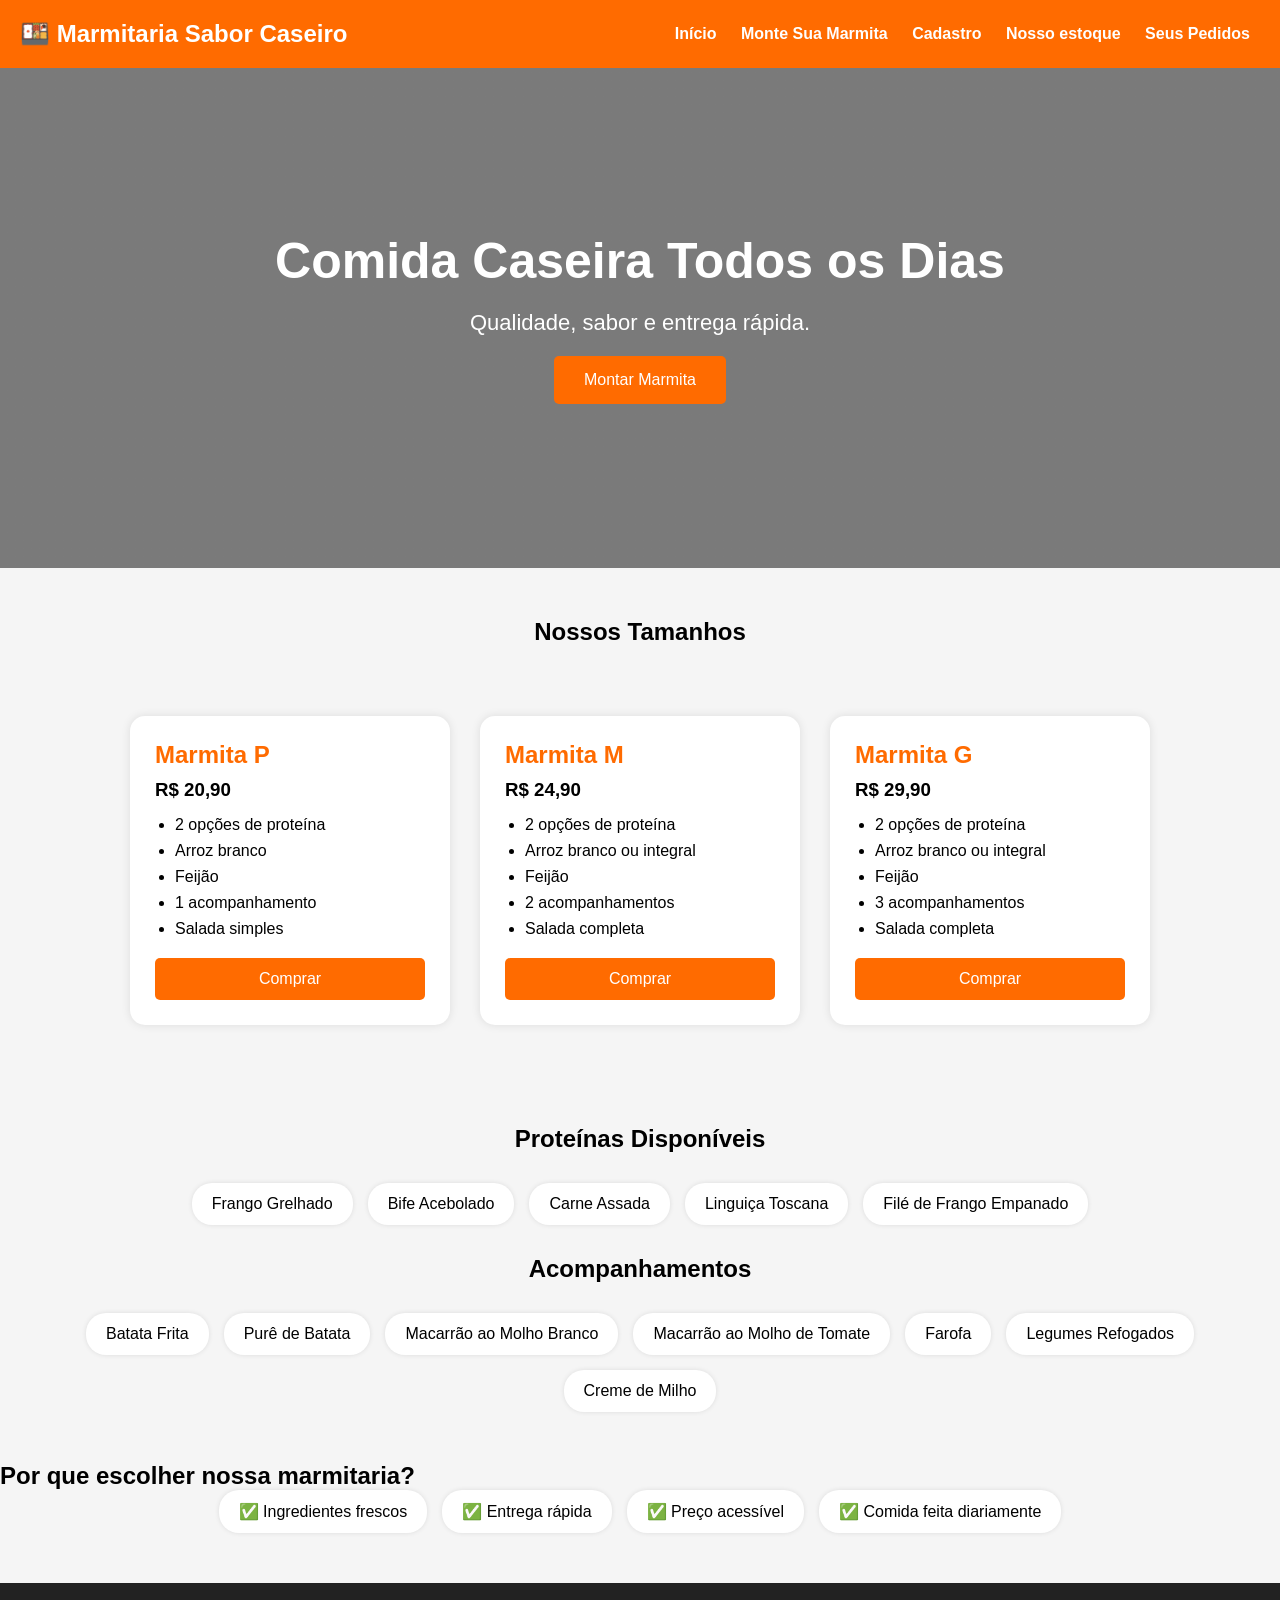
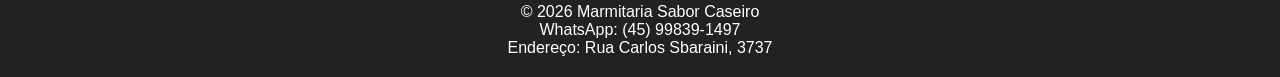
==== site-domicio1-main/site domicio/index.html @ d9930336 "Add files via upload" ====
<!DOCTYPE html>
<html lang="pt-BR">
<head>
<meta charset="UTF-8">
<meta name="viewport" content="width=device-width, initial-scale=1.0">

<title>Marmitaria Sabor Caseiro</title>

<meta name="description" content="Marmitas caseiras com entrega rápida. Monte sua marmita personalizada e receba em casa.">

<link rel="stylesheet" href="style.css">
</head>
<body>

<header>
    <div class="logo">🍱 Marmitaria Sabor Caseiro</div>

    <nav aria-label="Menu principal">
        <a href="index.html">Início</a>
        <a href="montar.html">Monte Sua Marmita</a>
        <a href="cadastro.html">Cadastro</a>
        <a href="estoque.html">Nosso estoque</a>
         <a href="carrinho.html">Seus Pedidos</a>
    </nav>
</header>

<section class="banner">
    <h1>Comida Caseira Todos os Dias</h1>
    <p>Qualidade, sabor e entrega rápida.</p>
    <a href="montar.html" class="btn">Montar Marmita</a>
</section>

<main>

<section class="titulo">
    <h2>Nossos Tamanhos</h2>
</section>

<section class="cards">

    <div class="card">
        <h2>Marmita P</h2>

        <h3>R$ 20,90</h3>

        <ul>
            <li>2 opções de proteína</li>
            <li>Arroz branco</li>
            <li>Feijão</li>
            <li>1 acompanhamento</li>
            <li>Salada simples</li>
        </ul>

        <button onclick="escolherMarmita('Marmita P')">
            Comprar
        </button>
    </div>

    <div class="card">
        <h2>Marmita M</h2>

        <h3>R$ 24,90</h3>

        <ul>
            <li>2 opções de proteína</li>
            <li>Arroz branco ou integral</li>
            <li>Feijão</li>
            <li>2 acompanhamentos</li>
            <li>Salada completa</li>
        </ul>

        <button onclick="escolherMarmita('Marmita M')">
            Comprar
        </button>
    </div>

    <div class="card">
        <h2>Marmita G</h2>

        <h3>R$ 29,90</h3>

        <ul>
            <li>2 opções de proteína</li>
            <li>Arroz branco ou integral</li>
            <li>Feijão</li>
            <li>3 acompanhamentos</li>
            <li>Salada completa</li>
        </ul>

        <button onclick="escolherMarmita('Marmita G')">
            Comprar
        </button>
    </div>

</section>

<section class="info">

    <h2>Proteínas Disponíveis</h2>

    <div class="lista">
        <span>Frango Grelhado</span>
        <span>Bife Acebolado</span>
        <span>Carne Assada</span>
        <span>Linguiça Toscana</span>
        <span>Filé de Frango Empanado</span>
    </div>

    <h2>Acompanhamentos</h2>

    <div class="lista">
        <span>Batata Frita</span>
        <span>Purê de Batata</span>
        <span>Macarrão ao Molho Branco</span>
        <span>Macarrão ao Molho de Tomate</span>
        <span>Farofa</span>
        <span>Legumes Refogados</span>
        <span>Creme de Milho</span>
    </div>

</section>

<section class="beneficios">

    <h2>Por que escolher nossa marmitaria?</h2>

    <div class="lista">
        <span>✅ Ingredientes frescos</span>
        <span>✅ Entrega rápida</span>
        <span>✅ Preço acessível</span>
        <span>✅ Comida feita diariamente</span>
    </div>

</section>

</main>

<footer>
    <p>© 2026 Marmitaria Sabor Caseiro</p>
    <p>WhatsApp: (45) 99839-1497</p>
    <p>Endereço: Rua Carlos Sbaraini, 3737
    </p>
</footer>


<script src="script.js"></script>

</body>
</html>
---- site-domicio1-main/site domicio/style.css ----
*{
margin:0;
padding:0;
box-sizing:border-box;
font-family:Arial, sans-serif;
}

body{
background:#f5f5f5;
}

header{
background:#ff6b00;
padding:20px;
display:flex;
justify-content:space-between;
align-items:center;
flex-wrap:wrap;
}

.logo{
color:white;
font-size:24px;
font-weight:bold;
}

nav a{
color:white;
text-decoration:none;
margin:10px;
font-weight:bold;
}

.banner{
height:500px;
background:linear-gradient(rgba(0,0,0,.5),rgba(0,0,0,.5)),
url('https://images.unsplash.com/photo-1504674900247-0877df9cc836');
background-size:cover;
background-position:center;
display:flex;
flex-direction:column;
justify-content:center;
align-items:center;
color:white;
text-align:center;
}

.banner h1{
font-size:50px;
margin-bottom:20px;
}

.banner p{
font-size:22px;
margin-bottom:20px;
}

.btn{
background:#ff6b00;
padding:15px 30px;
color:white;
text-decoration:none;
border-radius:5px;
}

.titulo{
text-align:center;
padding:50px 20px;
}

.cards{
display:flex;
justify-content:center;
gap:30px;
flex-wrap:wrap;
padding:20px;
}

.card{
background:white;
width:320px;
padding:25px;
border-radius:15px;
box-shadow:0 0 10px rgba(0,0,0,.1);
}

.card h2{
color:#ff6b00;
margin-bottom:10px;
}

.card h3{
margin-bottom:15px;
}

.card ul{
margin-left:20px;
margin-bottom:20px;
}

.card li{
margin-bottom:8px;
}

.card button{
width:100%;
padding:12px;
border:none;
background:#ff6b00;
color:white;
cursor:pointer;
border-radius:5px;
}

.info{
padding:50px;
text-align:center;
}

.info h2{
margin:30px 0;
}

.lista{
display:flex;
justify-content:center;
gap:15px;
flex-wrap:wrap;
}

.lista span{
background:white;
padding:12px 20px;
border-radius:20px;
box-shadow:0 0 5px rgba(0,0,0,.1);
}

.formulario{
padding:50px 20px;
display:flex;
flex-direction:column;
align-items:center;
}

.formulario h1{
margin-bottom:30px;
}

form{
background:white;
padding:30px;
width:100%;
max-width:600px;
border-radius:10px;
box-shadow:0 0 10px rgba(0,0,0,.1);
}

input,
select,
textarea{
width:100%;
padding:12px;
margin-top:5px;
margin-bottom:15px;
border:1px solid #ccc;
border-radius:5px;
}

button{
width:100%;
padding:15px;
background:#ff6b00;
color:white;
border:none;
border-radius:5px;
cursor:pointer;
font-size:16px;
}

footer{
background:#222;
color:white;
text-align:center;
padding:20px;
margin-top:50px;
}

@media(max-width:1080px){

header{
flex-direction:column;
}

.banner h1{
font-size:35px;
}

.cards{
flex-direction:column;
align-items:center;
}

.card{
width:90%;
}


/* Botão finalizar pedido */
.btn-finalizar{
    background:#28a745;
    color:white;
    border:none;
    padding:15px;
    border-radius:5px;
    cursor:pointer;
    font-size:16px;
    width:100%;
    margin-top:15px;
}

.btn-finalizar:hover{
    background:#218838;
}


/* Botão esvaziar carrinho */
.btn-limpar{
    background:#dc3545;
    color:white;
    border:none;
    padding:15px;
    border-radius:5px;
    cursor:pointer;
    font-size:16px;
    width:100%;
    margin-top:10px;
}



}
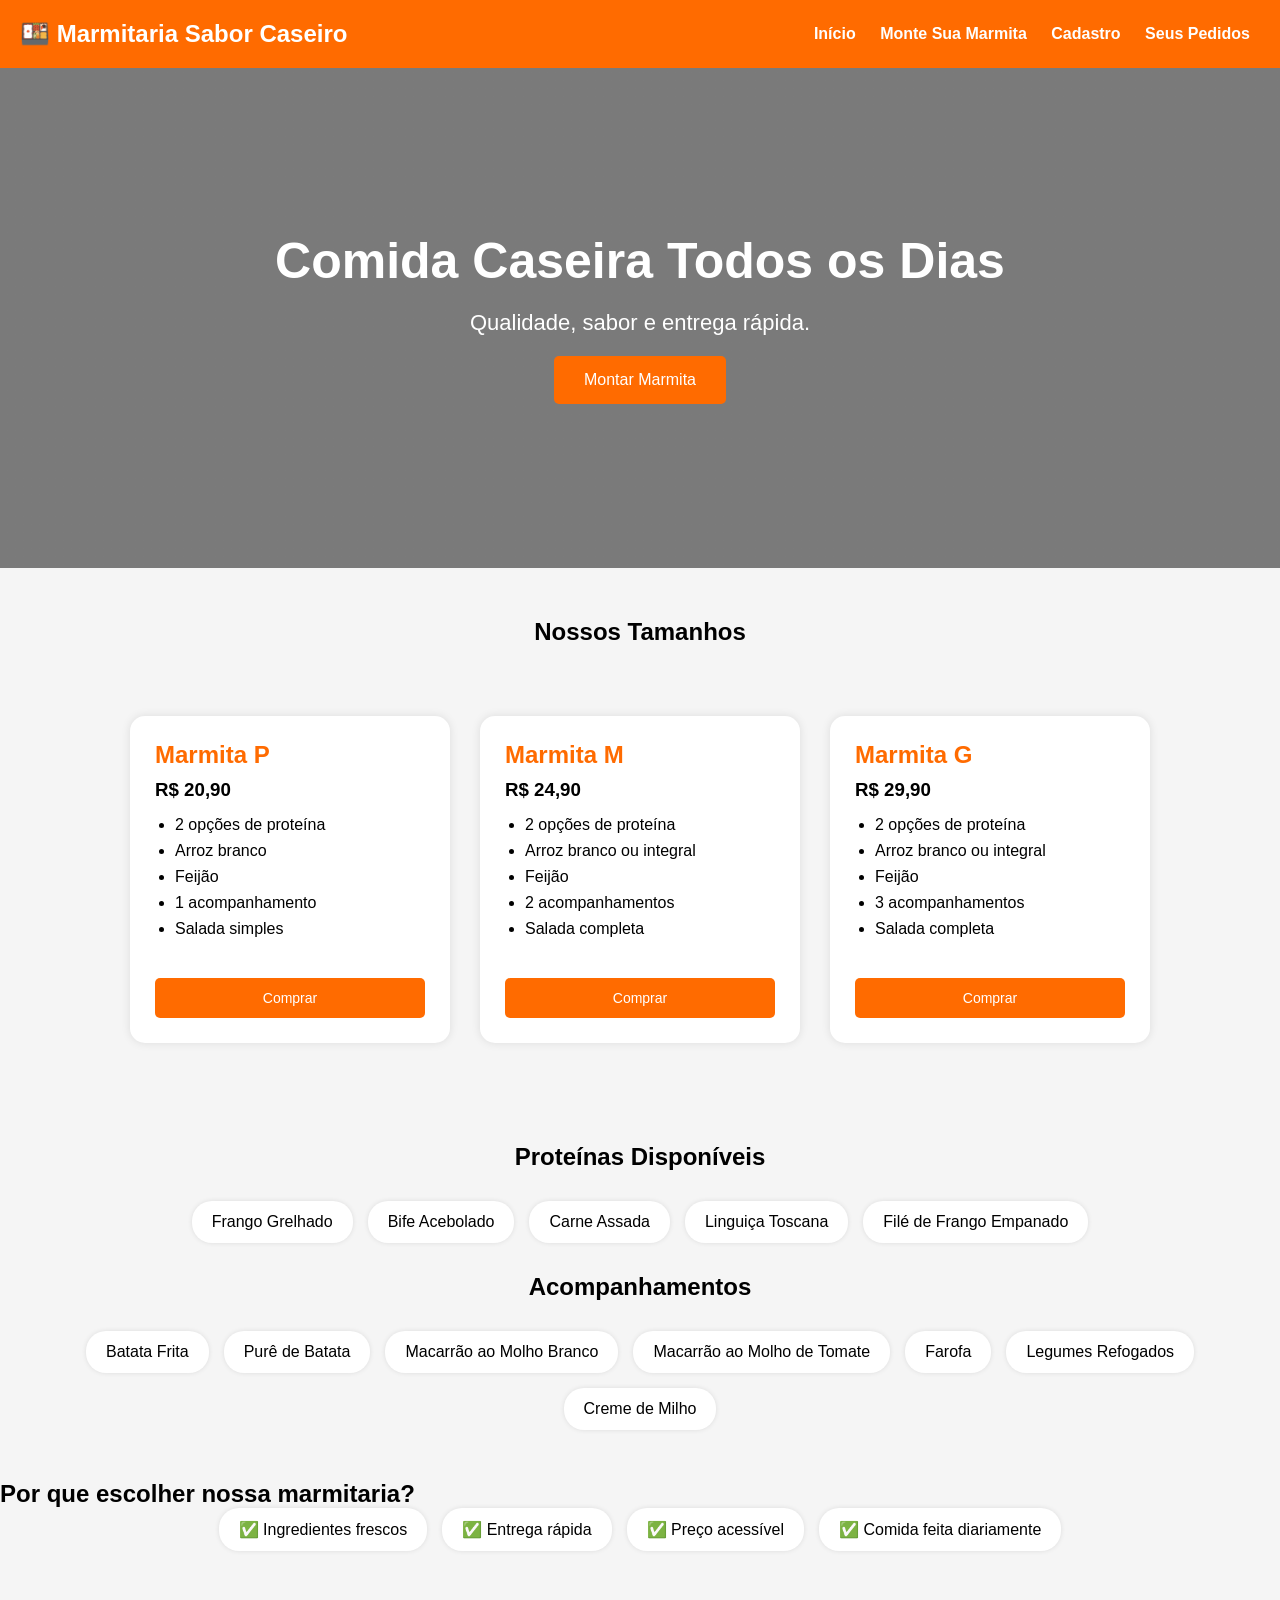
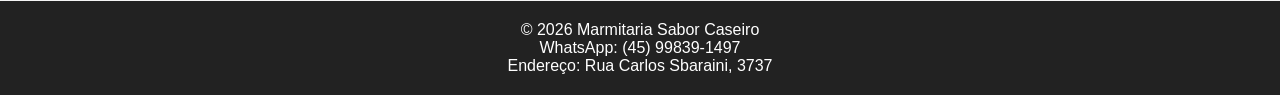
==== commit 1f883c07: "Add files via upload" ====
--- a/site-domicio1-main/site domicio/index.html
+++ b/site-domicio1-main/site domicio/index.html
@@ -20,7 +20,6 @@
         <a href="index.html">Início</a>
         <a href="montar.html">Monte Sua Marmita</a>
         <a href="cadastro.html">Cadastro</a>
-        <a href="estoque.html">Nosso estoque</a>
          <a href="carrinho.html">Seus Pedidos</a>
     </nav>
 </header>
--- a/site-domicio1-main/site domicio/style.css
+++ b/site-domicio1-main/site domicio/style.css
@@ -167,14 +167,14 @@
 }
 
 button{
-width:100%;
-padding:15px;
-background:#ff6b00;
-color:white;
-border:none;
-border-radius:5px;
-cursor:pointer;
-font-size:16px;
+    background:#ff6b35;
+    color:white;
+    border:none;
+    padding:10px 18px;
+    border-radius:8px;
+    cursor:pointer;
+    margin-top:20px;
+    font-size:14px;
 }
 
 footer{
@@ -204,6 +204,7 @@
 width:90%;
 }
 
+}
 
 /* Botão finalizar pedido */
 .btn-finalizar{
@@ -236,6 +237,71 @@
     margin-top:10px;
 }
 
-
-
+.btn-quantidade{
+    background:#ff6b00;
+    color:white;
+    border:none;
+    width:22px;
+    height:22px;
+    padding:0;
+    border-radius:50%;
+    font-size:14px;
+    font-weight:bold;
+    cursor:pointer;
+    margin:0 4px;
+    display:inline-flex;
+    align-items:center;
+    justify-content:center;
+    transition:0.2s;
+}
+
+.btn-quantidade:hover{
+    background:#e65a28;
+    transform:scale(1.1);
+}
+
+.btn-quantidade{
+    background:white;
+    color:#ff6b00;
+    border:1px solid #ff6b00;
+    width:24px;
+    height:24px;
+    border-radius:50%;
+    font-size:15px;
+    font-weight:bold;
+    cursor:pointer;
+}
+
+/* Botões pequenos do carrinho */
+.carrinho button{
+    width:auto;
+    padding:5px 10px;
+    font-size:14px;
+    border-radius:8px;
+}
+
+/* Botões + e - */
+.carrinho .btn-quantidade{
+    width:24px;
+    height:24px;
+    padding:0;
+    font-size:14px;
+    border-radius:50%;
+    display:inline-flex;
+    align-items:center;
+    justify-content:center;
+}
+
+/* Botão finalizar */
+.carrinho .btn-finalizar{
+    width:100%;
+    padding:10px;
+    font-size:14px;
+}
+
+/* Botão limpar */
+.carrinho .btn-limpar{
+    width:100%;
+    padding:10px;
+    font-size:14px;
 }
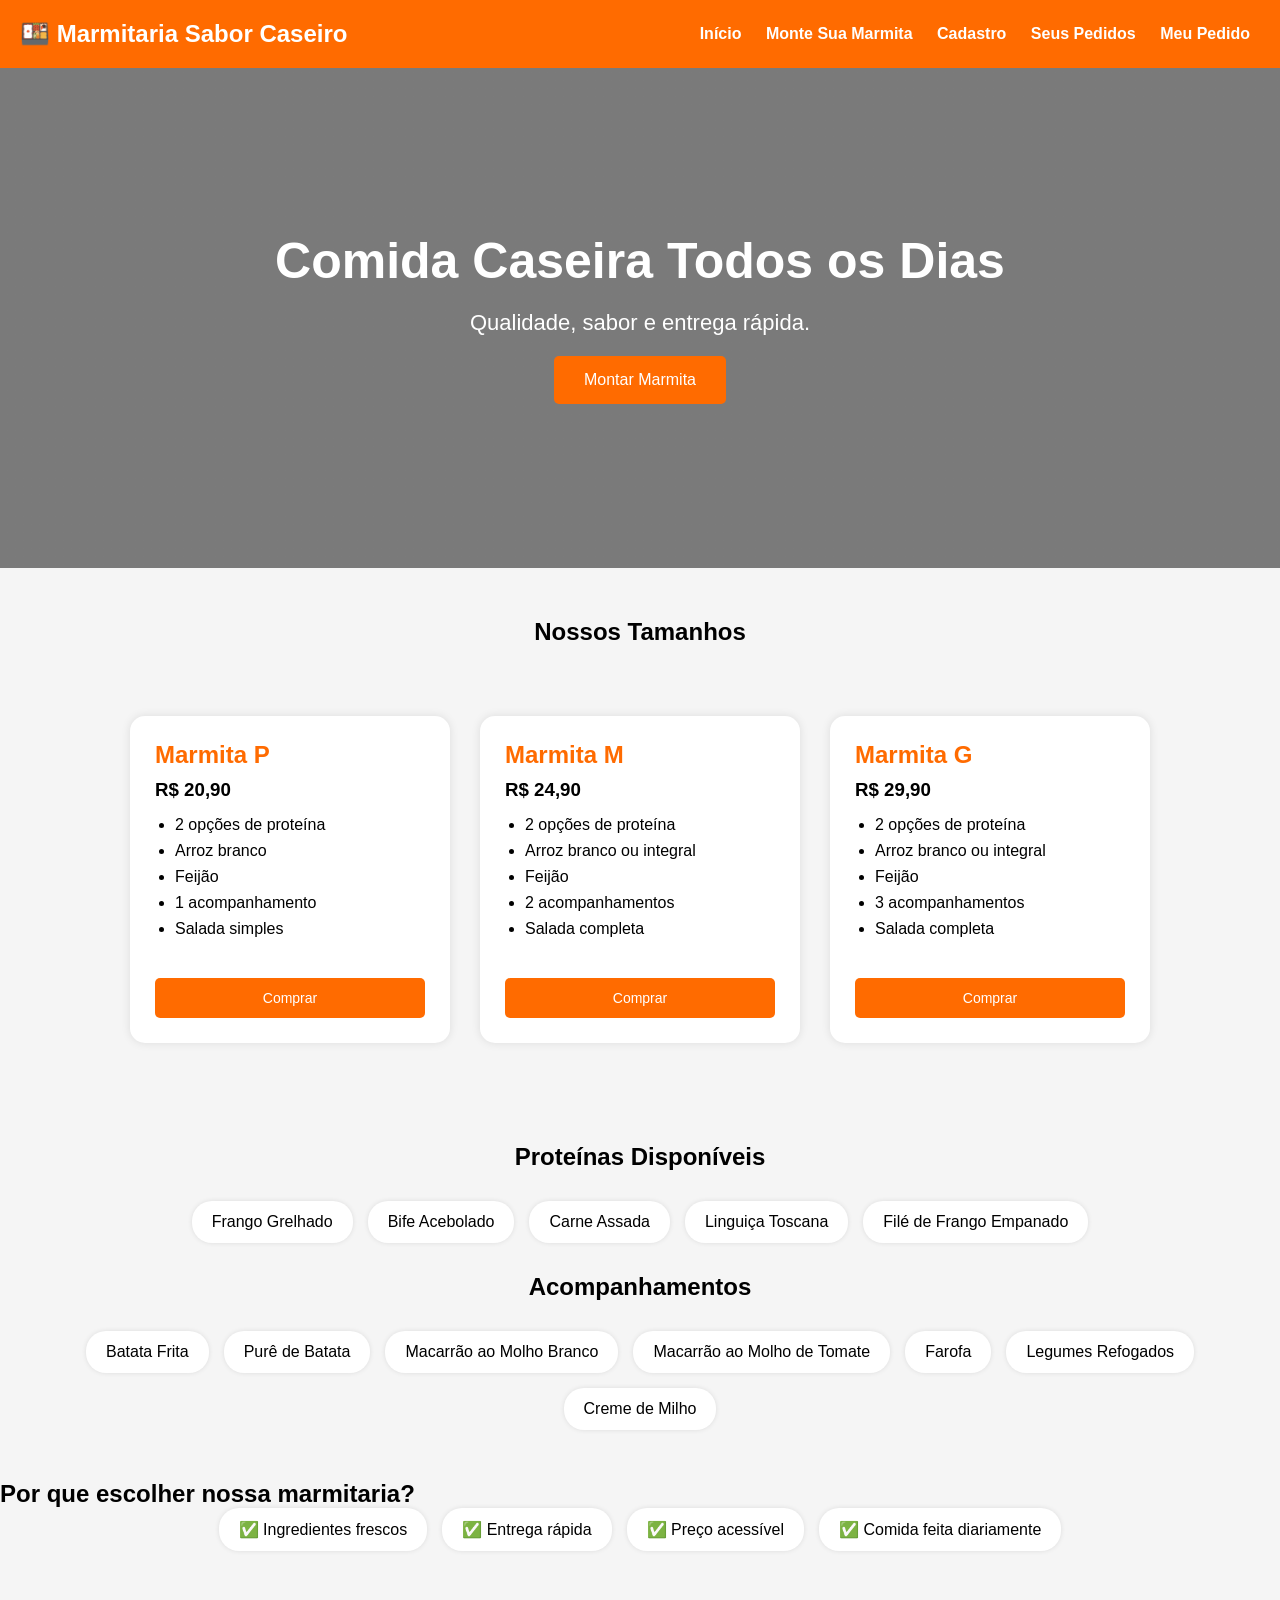
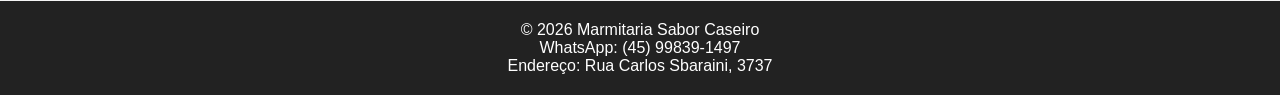
==== commit c20c2d01: "Add files via upload" ====
--- a/site-domicio1-main/site domicio/index.html
+++ b/site-domicio1-main/site domicio/index.html
@@ -21,6 +21,7 @@
         <a href="montar.html">Monte Sua Marmita</a>
         <a href="cadastro.html">Cadastro</a>
          <a href="carrinho.html">Seus Pedidos</a>
+         <a href="pedido.html">Meu Pedido</a>
     </nav>
 </header>
 
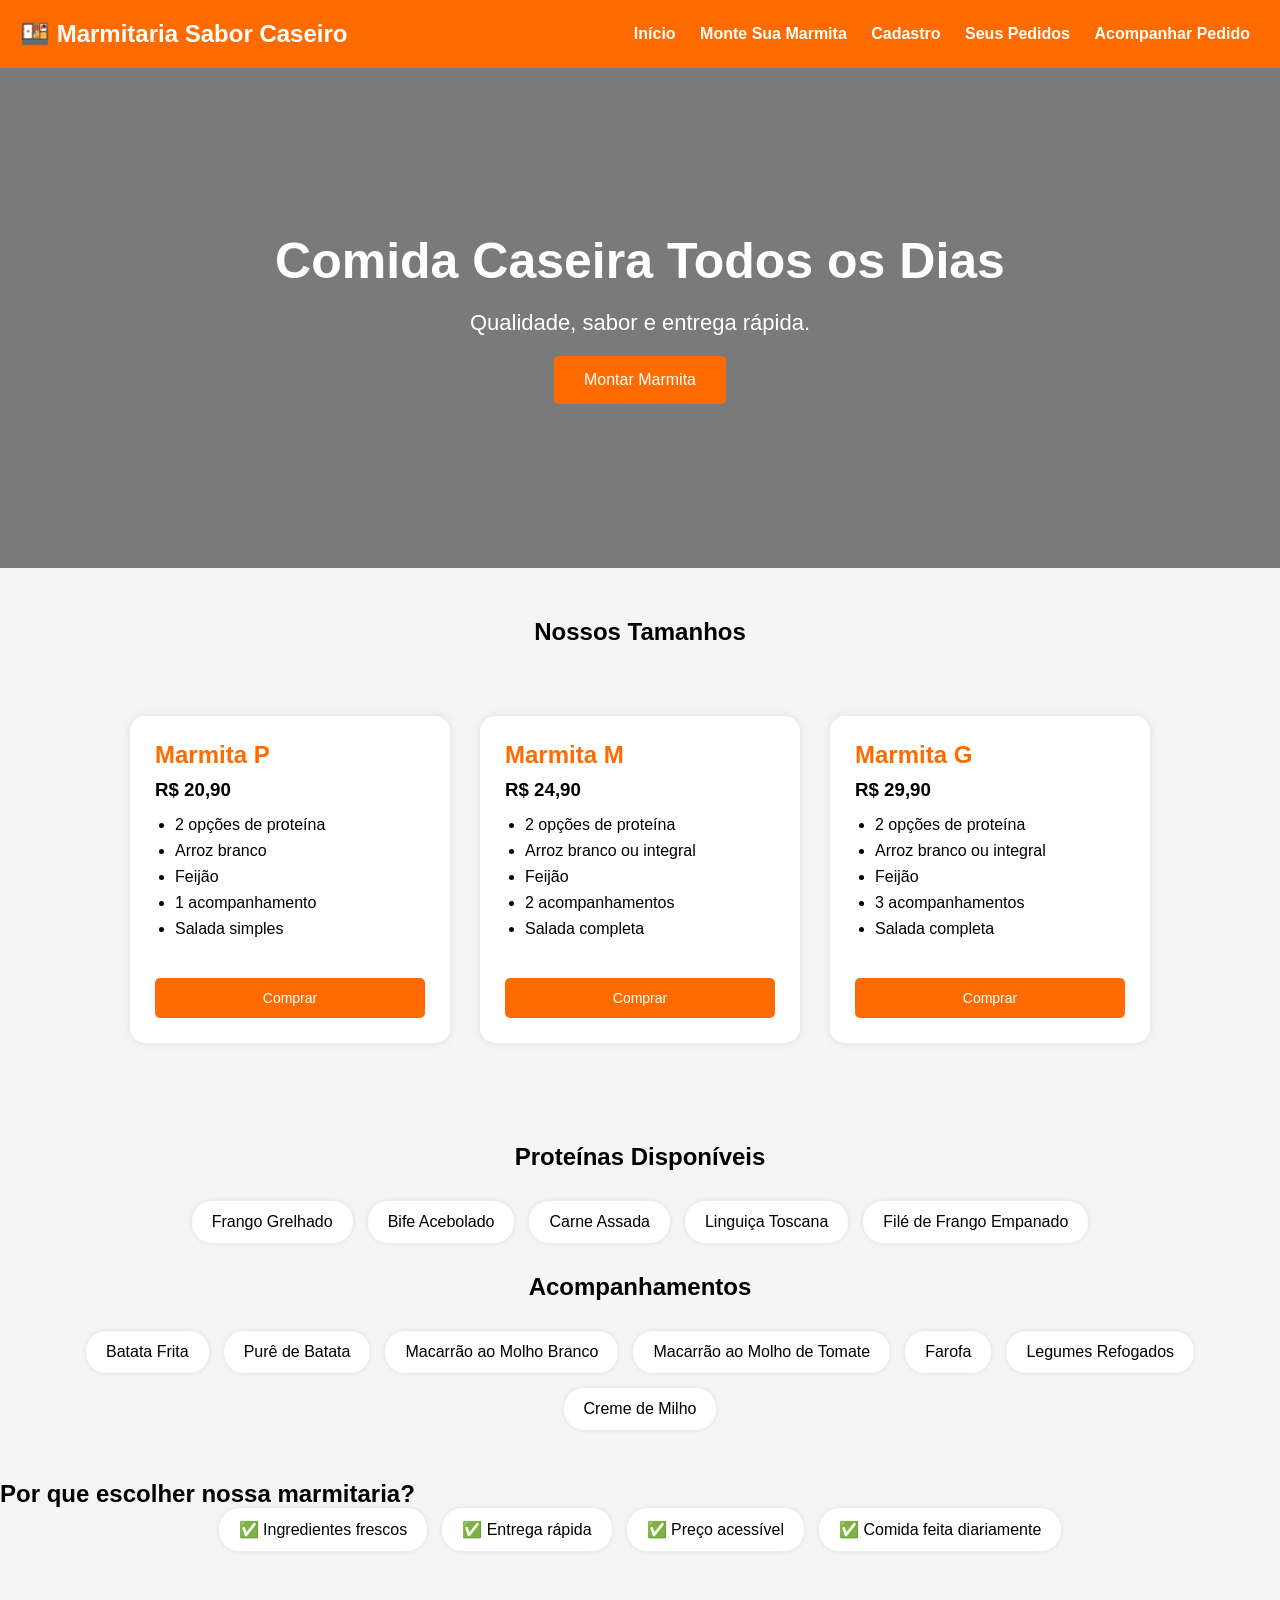
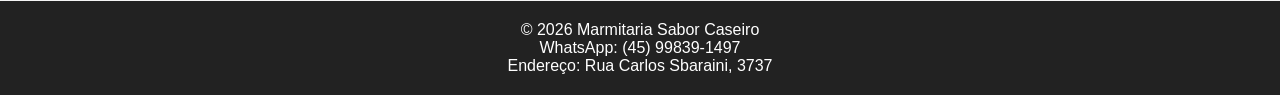
==== commit 9ea21fca: "Add files via upload" ====
--- a/site-domicio1-main/site domicio/index.html
+++ b/site-domicio1-main/site domicio/index.html
@@ -21,7 +21,7 @@
         <a href="montar.html">Monte Sua Marmita</a>
         <a href="cadastro.html">Cadastro</a>
          <a href="carrinho.html">Seus Pedidos</a>
-         <a href="pedido.html">Meu Pedido</a>
+         <a href="acompanhar.html">Acompanhar Pedido</a>
     </nav>
 </header>
 
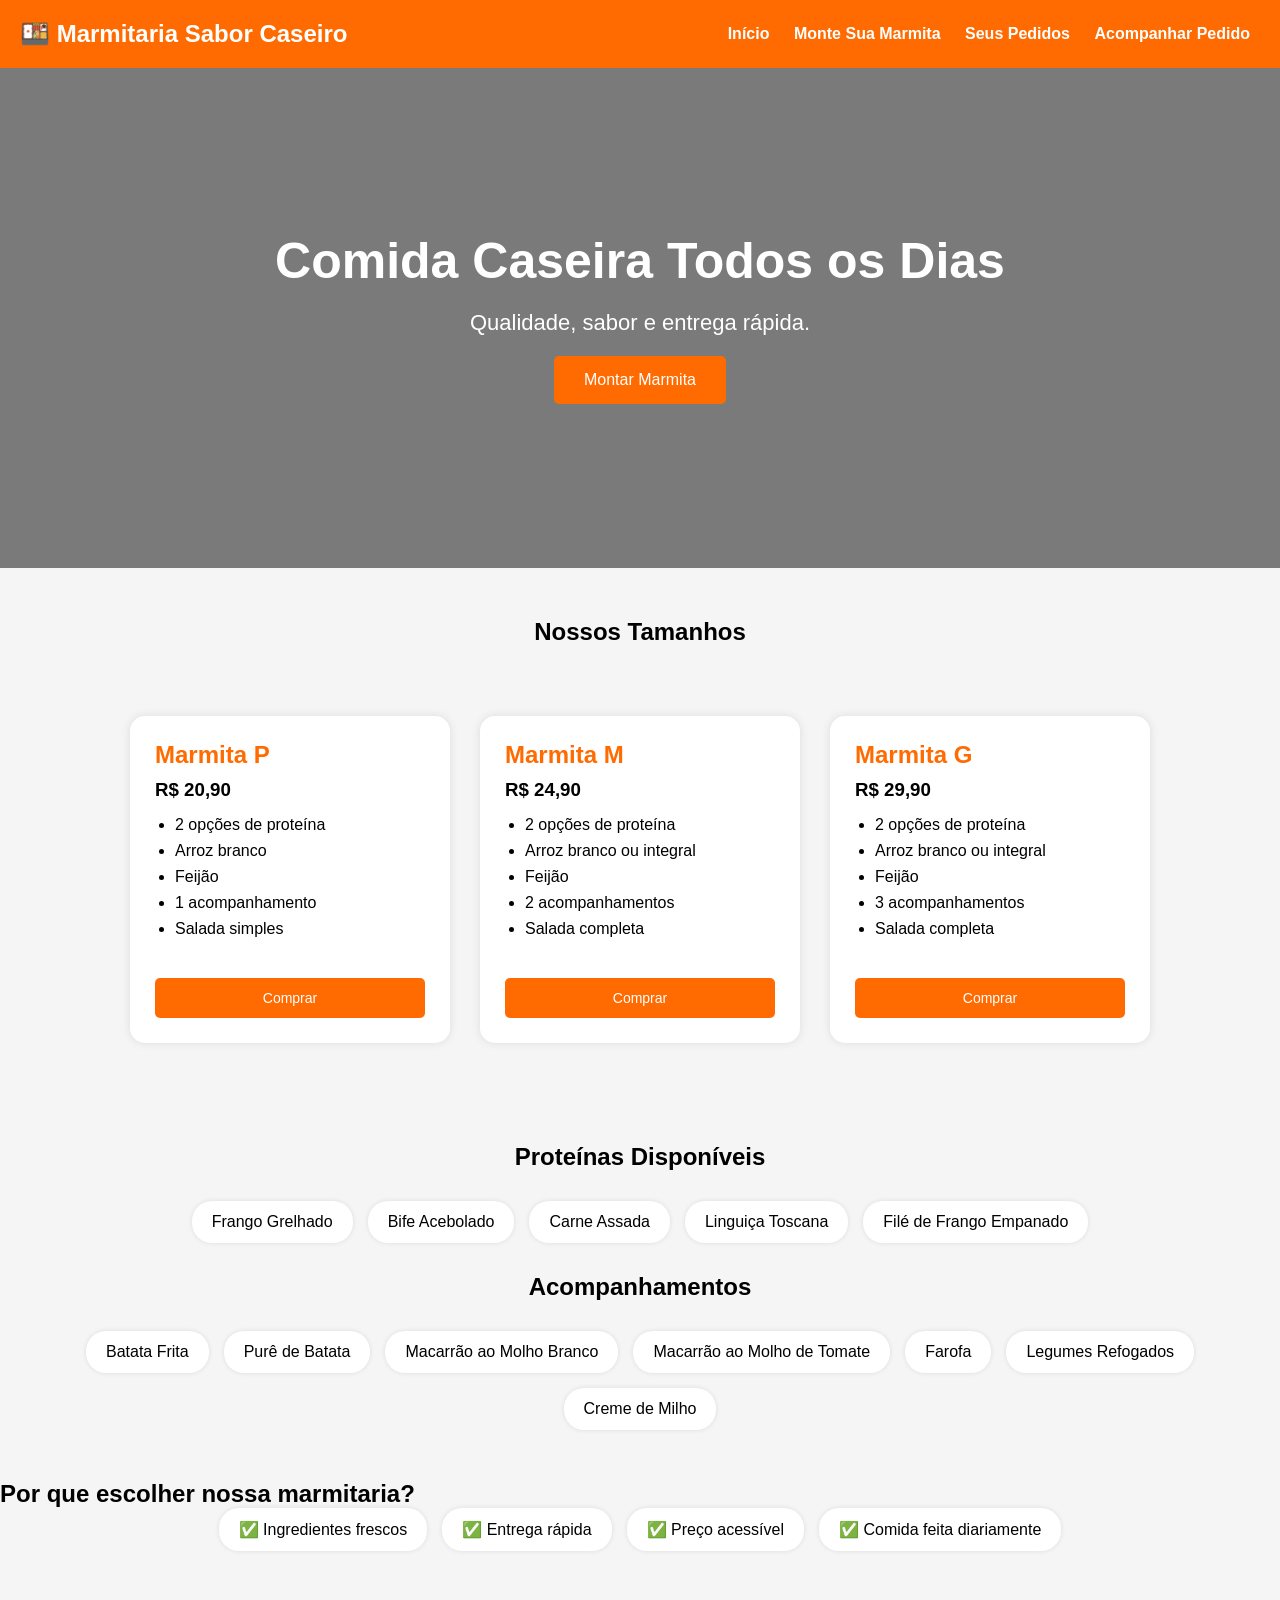
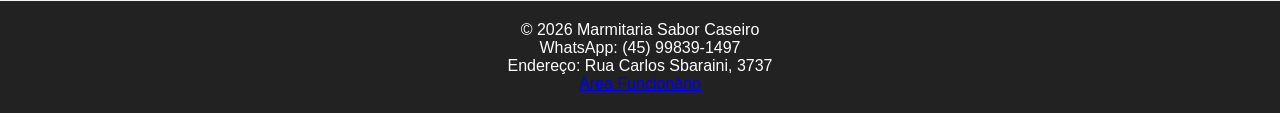
==== commit d6ff4bd3: "Add files via upload" ====
--- a/site-domicio1-main/site domicio/index.html
+++ b/site-domicio1-main/site domicio/index.html
@@ -19,7 +19,7 @@
     <nav aria-label="Menu principal">
         <a href="index.html">Início</a>
         <a href="montar.html">Monte Sua Marmita</a>
-        <a href="cadastro.html">Cadastro</a>
+      
          <a href="carrinho.html">Seus Pedidos</a>
          <a href="acompanhar.html">Acompanhar Pedido</a>
     </nav>
@@ -141,6 +141,7 @@
     <p>WhatsApp: (45) 99839-1497</p>
     <p>Endereço: Rua Carlos Sbaraini, 3737
     </p>
+    <a href="funcionario.html">Área Funcionário</a>
 </footer>
 
 
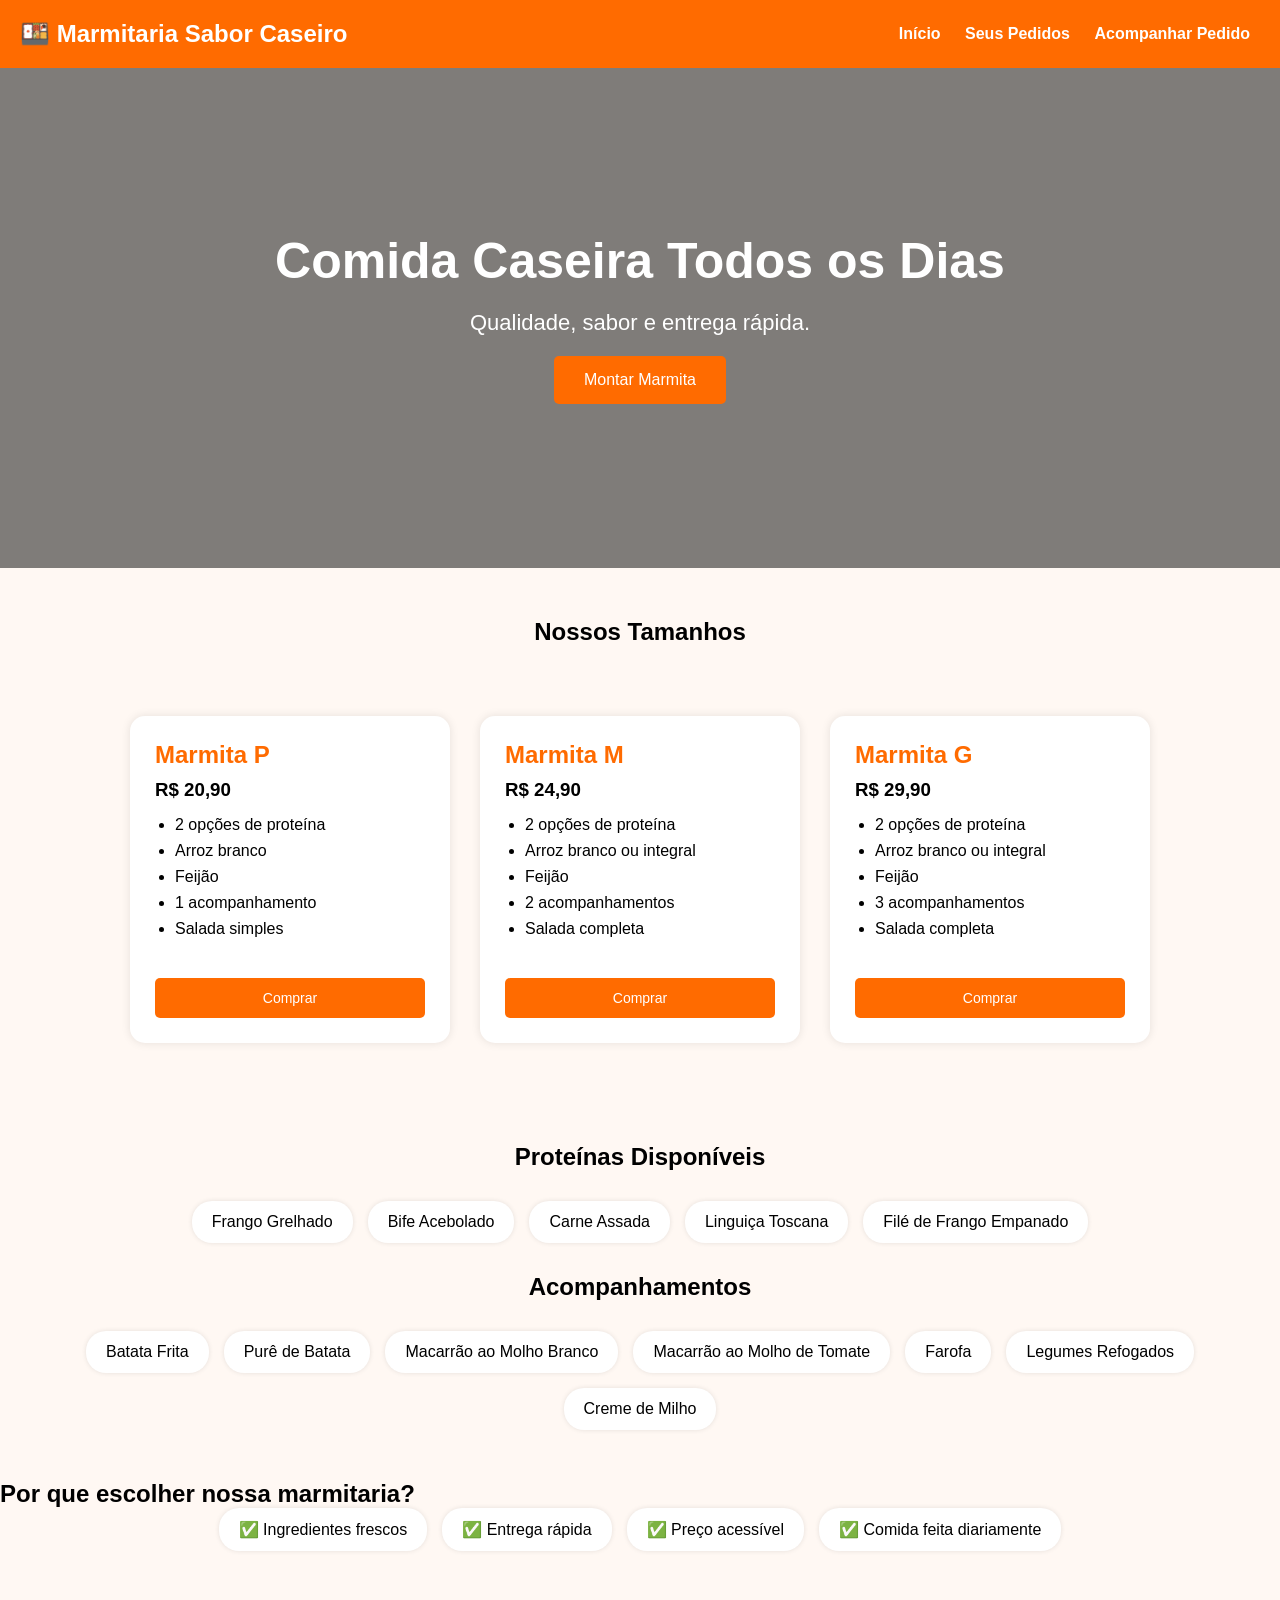
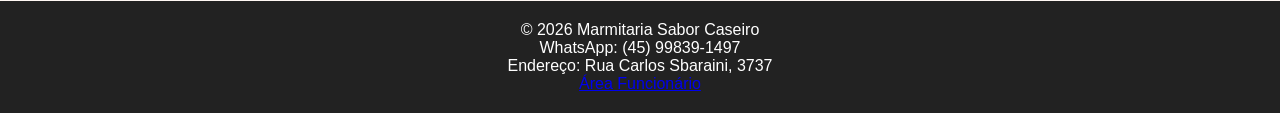
==== commit 30887bf3: "Add files via upload" ====
--- a/site-domicio1-main/site domicio/index.html
+++ b/site-domicio1-main/site domicio/index.html
@@ -17,9 +17,7 @@
     <div class="logo">🍱 Marmitaria Sabor Caseiro</div>
 
     <nav aria-label="Menu principal">
-        <a href="index.html">Início</a>
-        <a href="montar.html">Monte Sua Marmita</a>
-      
+         <a href="index.html">Início</a>
          <a href="carrinho.html">Seus Pedidos</a>
          <a href="acompanhar.html">Acompanhar Pedido</a>
     </nav>
--- a/site-domicio1-main/site domicio/style.css
+++ b/site-domicio1-main/site domicio/style.css
@@ -304,4 +304,83 @@
     width:100%;
     padding:10px;
     font-size:14px;
+}
+
+/* ===== Monte Sua Marmita ===== */
+
+body{
+    background:#fff8f3;
+}
+
+.formulario{
+    padding:40px 15px;
+}
+
+.formulario h1{
+    text-align:center;
+    color:#ff6b00;
+    margin-bottom:25px;
+    font-size:32px;
+}
+
+.formulario form{
+    max-width:650px;
+    margin:auto;
+    background:#fff;
+    padding:25px;
+    border-radius:18px;
+    box-shadow:0 5px 18px rgba(0,0,0,.08);
+}
+
+.formulario label{
+    display:block;
+    margin-top:15px;
+    margin-bottom:6px;
+    font-weight:600;
+    color:#444;
+    font-size:15px;
+}
+
+.formulario select,
+.formulario input,
+.formulario textarea{
+    width:100%;
+    padding:12px;
+    border:1px solid #e6e6e6;
+    border-radius:10px;
+    background:#fafafa;
+    font-size:15px;
+    transition:.2s;
+}
+
+.formulario select:focus,
+.formulario input:focus,
+.formulario textarea:focus{
+    outline:none;
+    border-color:#ff6b00;
+    background:#fff;
+    box-shadow:0 0 8px rgba(255,107,0,.15);
+}
+
+.formulario textarea{
+    resize:none;
+    height:90px;
+}
+
+.formulario button{
+    width:100%;
+    margin-top:25px;
+    background:#ff6b00;
+    color:#fff;
+    border:none;
+    padding:14px;
+    border-radius:10px;
+    font-size:16px;
+    font-weight:bold;
+    cursor:pointer;
+    transition:.3s;
+}
+
+.formulario button:hover{
+    background:#e85f00;
 }
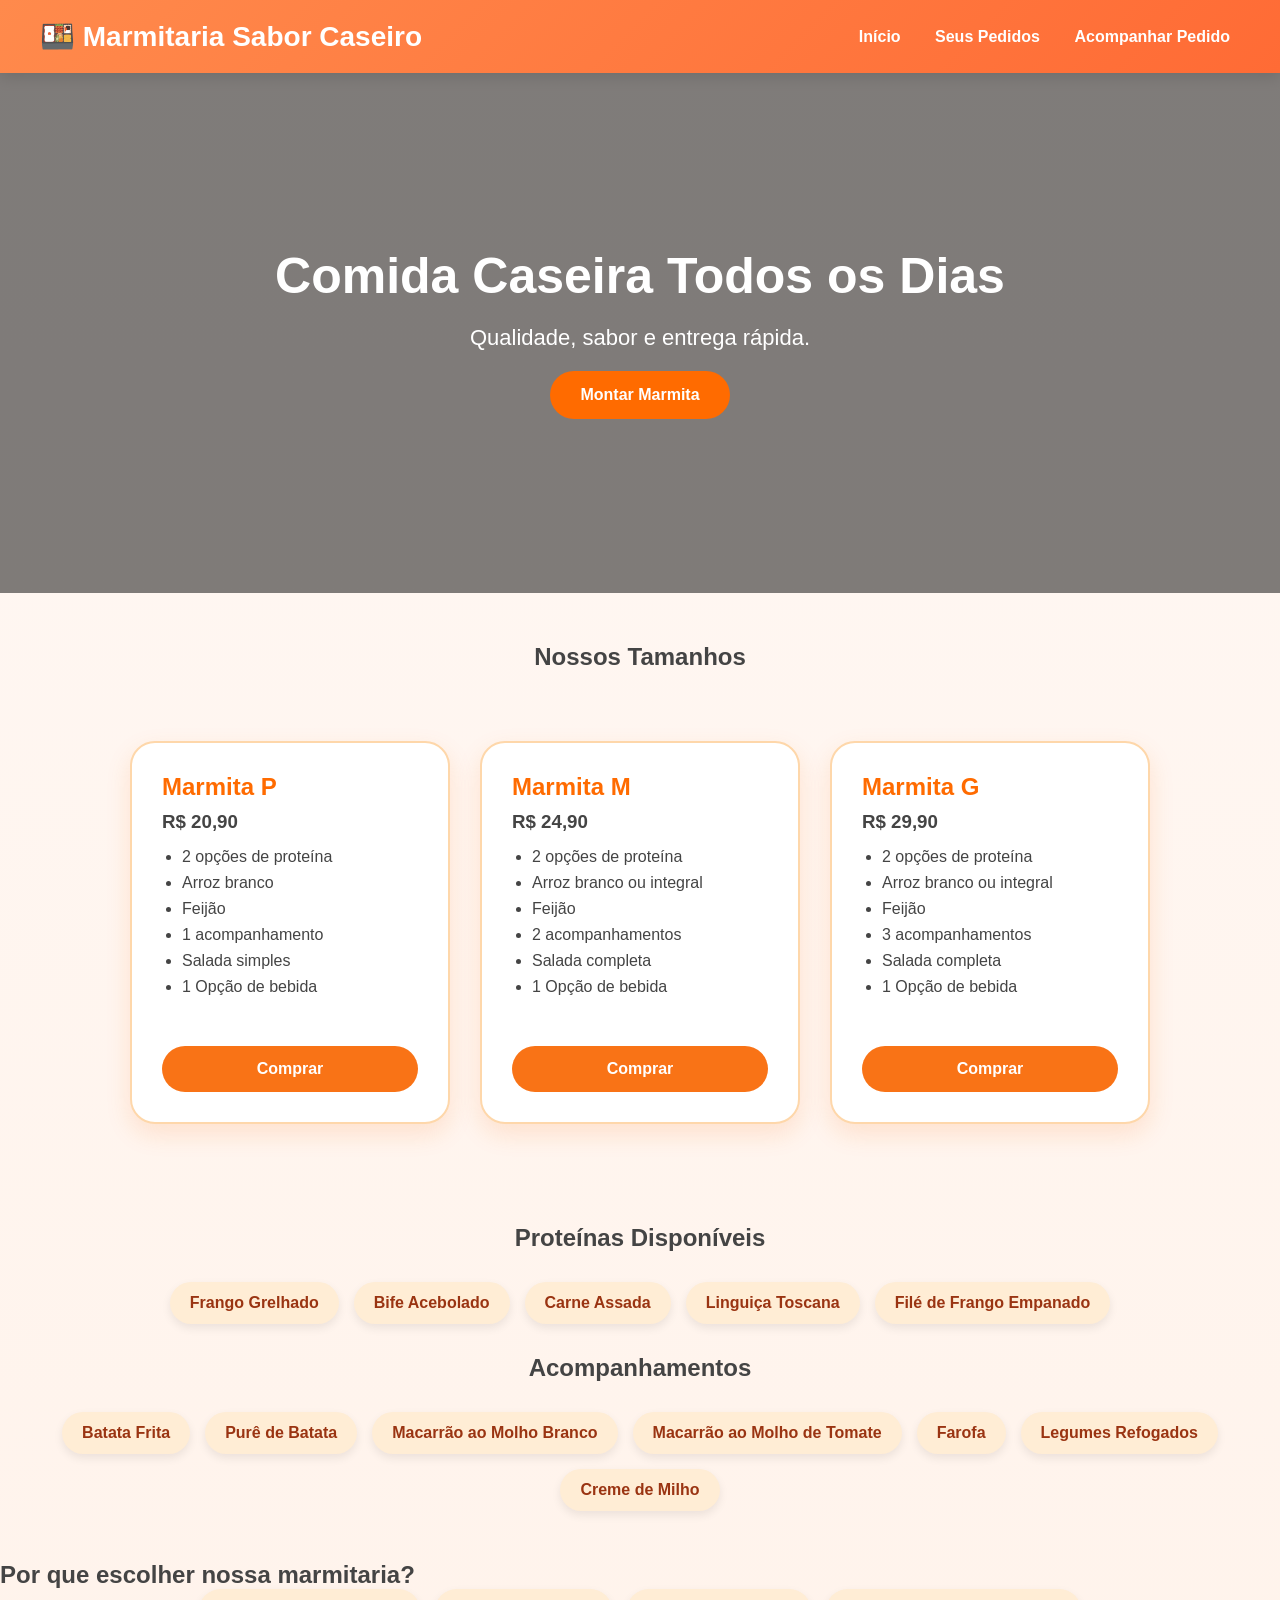
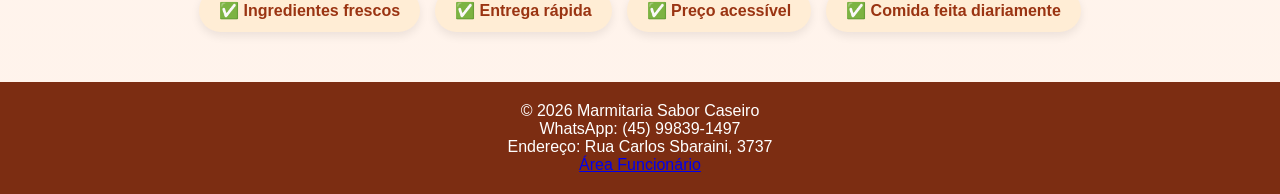
==== commit 64de624c: "Add files via upload" ====
--- a/site-domicio1-main/site domicio/index.html
+++ b/site-domicio1-main/site domicio/index.html
@@ -48,6 +48,7 @@
             <li>Feijão</li>
             <li>1 acompanhamento</li>
             <li>Salada simples</li>
+            <li>1 Opção de bebida</li>
         </ul>
 
         <button onclick="escolherMarmita('Marmita P')">
@@ -66,6 +67,7 @@
             <li>Feijão</li>
             <li>2 acompanhamentos</li>
             <li>Salada completa</li>
+            <li>1 Opção de bebida</li>
         </ul>
 
         <button onclick="escolherMarmita('Marmita M')">
@@ -84,6 +86,7 @@
             <li>Feijão</li>
             <li>3 acompanhamentos</li>
             <li>Salada completa</li>
+            <li>1 Opção de bebida</li>
         </ul>
 
         <button onclick="escolherMarmita('Marmita G')">
--- a/site-domicio1-main/site domicio/style.css
+++ b/site-domicio1-main/site domicio/style.css
@@ -2,20 +2,22 @@
 margin:0;
 padding:0;
 box-sizing:border-box;
-font-family:Arial, sans-serif;
+font-family:'Segoe UI', Arial, sans-serif;
 }
 
 body{
-background:#f5f5f5;
+background:#fff8f2;
+color:#4a2c20;
 }
 
 header{
-background:#ff6b00;
-padding:20px;
+background:linear-gradient(135deg,#f97316,#fb923c);
+padding:20px 8%;
 display:flex;
 justify-content:space-between;
 align-items:center;
 flex-wrap:wrap;
+box-shadow:0 4px 15px rgba(0,0,0,.15);
 }
 
 .logo{
@@ -29,10 +31,15 @@
 text-decoration:none;
 margin:10px;
 font-weight:bold;
+transition:.3s;
+}
+
+nav a:hover{
+opacity:.75;
 }
 
 .banner{
-height:500px;
+height:520px;
 background:linear-gradient(rgba(0,0,0,.5),rgba(0,0,0,.5)),
 url('https://images.unsplash.com/photo-1504674900247-0877df9cc836');
 background-size:cover;
@@ -60,7 +67,14 @@
 padding:15px 30px;
 color:white;
 text-decoration:none;
-border-radius:5px;
+border-radius:30px;
+font-weight:bold;
+transition:.3s;
+}
+
+.btn:hover{
+background:#ea580c;
+transform:scale(1.05);
 }
 
 .titulo{
@@ -79,9 +93,15 @@
 .card{
 background:white;
 width:320px;
-padding:25px;
-border-radius:15px;
-box-shadow:0 0 10px rgba(0,0,0,.1);
+padding:30px;
+border-radius:25px;
+box-shadow:0 10px 25px rgba(249,115,22,.15);
+border:2px solid #fed7aa;
+transition:.3s;
+}
+
+.card:hover{
+transform:translateY(-8px);
 }
 
 .card h2{
@@ -102,14 +122,24 @@
 margin-bottom:8px;
 }
 
+
 .card button{
 width:100%;
-padding:12px;
+padding:14px;
 border:none;
-background:#ff6b00;
+background:#f97316;
 color:white;
 cursor:pointer;
-border-radius:5px;
+border-radius:30px;
+font-weight:bold;
+font-size:16px;
+transition:.3s;
+}
+
+
+.card button:hover{
+background:#ea580c;
+transform:scale(1.03);
 }
 
 .info{
@@ -129,10 +159,12 @@
 }
 
 .lista span{
-background:white;
+background:#ffedd5;
+color:#9a3412;
 padding:12px 20px;
-border-radius:20px;
-box-shadow:0 0 5px rgba(0,0,0,.1);
+border-radius:25px;
+font-weight:600;
+box-shadow:0 4px 10px rgba(0,0,0,.08);
 }
 
 .formulario{
@@ -178,7 +210,7 @@
 }
 
 footer{
-background:#222;
+background:#7c2d12;
 color:white;
 text-align:center;
 padding:20px;
@@ -306,81 +338,157 @@
     font-size:14px;
 }
 
-/* ===== Monte Sua Marmita ===== */
+/* ---------- GERAL ---------- */
 
 body{
-    background:#fff8f3;
-}
+    margin:0;
+    font-family:'Segoe UI', Tahoma, Geneva, Verdana, sans-serif;
+    background:linear-gradient(180deg,#fff8f4,#fff3eb);
+    color:#444;
+}
+
+/* ---------- HEADER ---------- */
+
+header{
+    background:linear-gradient(135deg,#ff8a4c,#ff6b35);
+    color:white;
+    padding:20px 40px;
+    display:flex;
+    justify-content:space-between;
+    align-items:center;
+    box-shadow:0 4px 15px rgba(0,0,0,.12);
+}
+
+.logo{
+    font-size:28px;
+    font-weight:bold;
+}
+
+nav a{
+    color:white;
+    text-decoration:none;
+    margin-left:20px;
+    font-weight:600;
+    transition:.3s;
+}
+
+nav a:hover{
+    opacity:.8;
+}
+
+/* ---------- FORMULÁRIO ---------- */
 
 .formulario{
-    padding:40px 15px;
+    max-width:750px;
+    margin:45px auto;
+    background:white;
+    padding:35px;
+    border-radius:18px;
+    box-shadow:0 10px 30px rgba(0,0,0,.08);
 }
 
 .formulario h1{
     text-align:center;
-    color:#ff6b00;
-    margin-bottom:25px;
-    font-size:32px;
-}
-
-.formulario form{
-    max-width:650px;
-    margin:auto;
-    background:#fff;
+    color:#ff6b35;
+    margin-bottom:35px;
+}
+
+/* ---------- CAMPOS ---------- */
+
+label{
+    display:block;
+    margin-top:18px;
+    margin-bottom:8px;
+    font-weight:600;
+}
+
+select,
+input,
+textarea{
+
+    width:100%;
+    padding:14px;
+    border:2px solid #ffe2d2;
+    border-radius:10px;
+    font-size:15px;
+    background:#fffdfc;
+    box-sizing:border-box;
+    transition:.3s;
+}
+
+select:focus,
+input:focus,
+textarea:focus{
+
+    border-color:#ff6b35;
+    outline:none;
+    box-shadow:0 0 8px rgba(255,107,53,.25);
+
+}
+
+textarea{
+
+    min-height:100px;
+    resize:vertical;
+
+}
+
+/* ---------- BOTÃO ---------- */
+
+button{
+
+    width:100%;
+    margin-top:30px;
+    padding:16px;
+    border:none;
+    border-radius:12px;
+    background:linear-gradient(135deg,#ff8a4c,#ff6b35);
+    color:white;
+    font-size:18px;
+    font-weight:bold;
+    cursor:pointer;
+    transition:.3s;
+
+}
+
+button:hover{
+
+    transform:translateY(-2px);
+    box-shadow:0 8px 18px rgba(255,107,53,.35);
+
+}
+
+/* ---------- RESPONSIVO ---------- */
+
+@media(max-width:768px){
+
+header{
+
+    flex-direction:column;
+    gap:15px;
+    text-align:center;
+
+}
+
+nav{
+
+    display:flex;
+    flex-wrap:wrap;
+    justify-content:center;
+
+}
+
+nav a{
+
+    margin:8px;
+
+}
+
+.formulario{
+
+    margin:20px;
     padding:25px;
-    border-radius:18px;
-    box-shadow:0 5px 18px rgba(0,0,0,.08);
-}
-
-.formulario label{
-    display:block;
-    margin-top:15px;
-    margin-bottom:6px;
-    font-weight:600;
-    color:#444;
-    font-size:15px;
-}
-
-.formulario select,
-.formulario input,
-.formulario textarea{
-    width:100%;
-    padding:12px;
-    border:1px solid #e6e6e6;
-    border-radius:10px;
-    background:#fafafa;
-    font-size:15px;
-    transition:.2s;
-}
-
-.formulario select:focus,
-.formulario input:focus,
-.formulario textarea:focus{
-    outline:none;
-    border-color:#ff6b00;
-    background:#fff;
-    box-shadow:0 0 8px rgba(255,107,0,.15);
-}
-
-.formulario textarea{
-    resize:none;
-    height:90px;
-}
-
-.formulario button{
-    width:100%;
-    margin-top:25px;
-    background:#ff6b00;
-    color:#fff;
-    border:none;
-    padding:14px;
-    border-radius:10px;
-    font-size:16px;
-    font-weight:bold;
-    cursor:pointer;
-    transition:.3s;
-}
-
-.formulario button:hover{
-    background:#e85f00;
+
+}
+
 }
